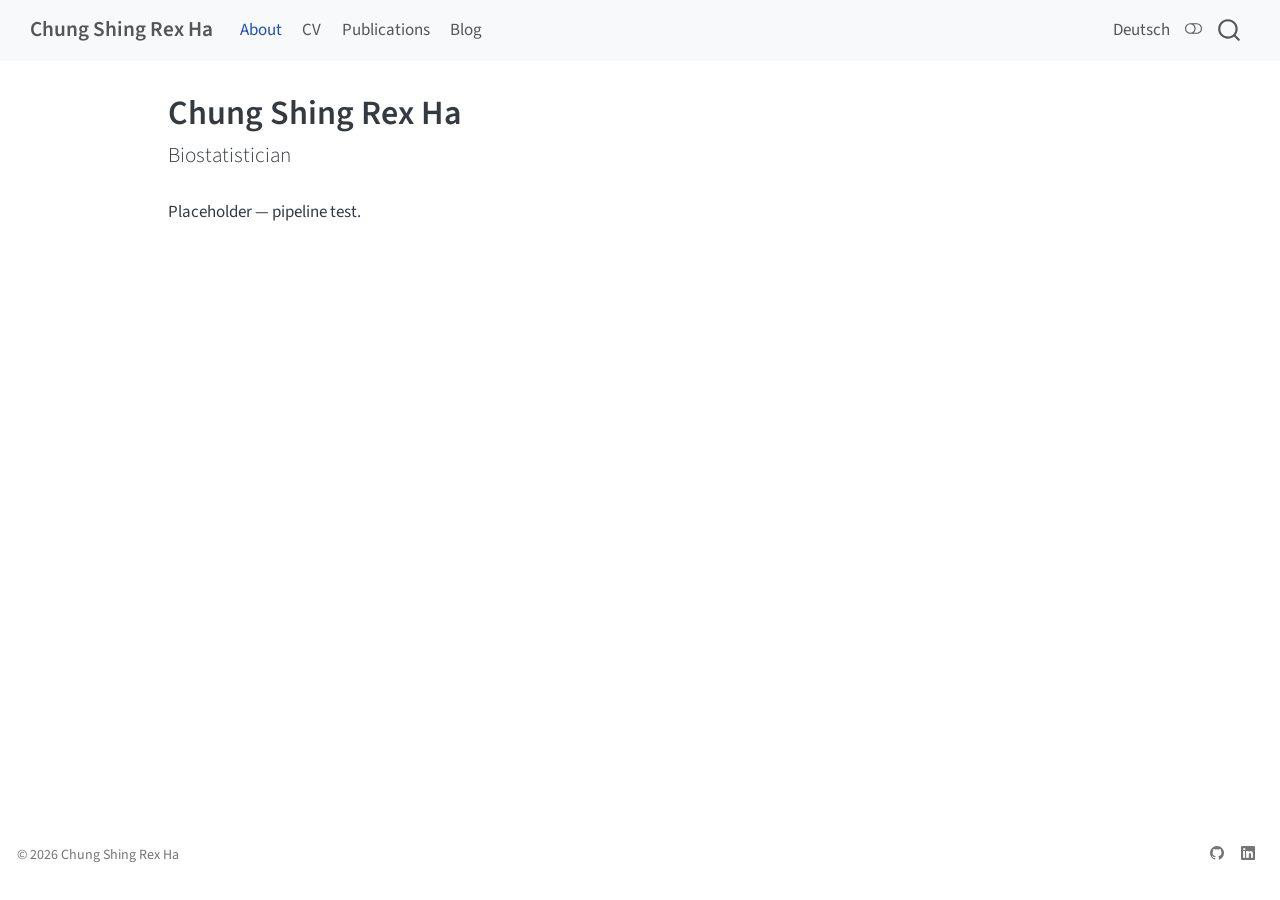
==== index.html @ d2706c2c "Built site for gh-pages" ====
<!DOCTYPE html>
<html xmlns="http://www.w3.org/1999/xhtml" lang="en" xml:lang="en"><head>

<meta charset="utf-8">
<meta name="generator" content="quarto-1.9.38">

<meta name="viewport" content="width=device-width, initial-scale=1.0, user-scalable=yes">


<title>Chung Shing Rex Ha</title>
<style>
/* Default styles provided by pandoc.
** See https://pandoc.org/MANUAL.html#variables-for-html for config info.
*/
code{white-space: pre-wrap;}
span.smallcaps{font-variant: small-caps;}
div.columns{display: flex; gap: min(4vw, 1.5em);}
div.column{flex: auto; overflow-x: auto;}
div.hanging-indent{margin-left: 1.5em; text-indent: -1.5em;}
ul.task-list{list-style: none;}
ul.task-list li input[type="checkbox"] {
  width: 0.8em;
  margin: 0 0.8em 0.2em -1em; /* quarto-specific, see https://github.com/quarto-dev/quarto-cli/issues/4556 */ 
  vertical-align: middle;
}
</style>


<script src="site_libs/quarto-nav/quarto-nav.js"></script>
<script src="site_libs/quarto-nav/headroom.min.js"></script>
<script src="site_libs/clipboard/clipboard.min.js"></script>
<script src="site_libs/quarto-search/autocomplete.umd.js"></script>
<script src="site_libs/quarto-search/fuse.min.js"></script>
<script src="site_libs/quarto-search/quarto-search.js"></script>
<meta name="quarto:offset" content="./">
<script src="site_libs/quarto-html/quarto.js" type="module"></script>
<script src="site_libs/quarto-html/tabsets/tabsets.js" type="module"></script>
<script src="site_libs/quarto-html/popper.min.js"></script>
<script src="site_libs/quarto-html/tippy.umd.min.js"></script>
<script src="site_libs/quarto-html/anchor.min.js"></script>
<link href="site_libs/quarto-html/tippy.css" rel="stylesheet">
<link href="site_libs/quarto-html/quarto-syntax-highlighting-15634bcf2e68342d4ad2dfa704d543f6.css" rel="stylesheet" class="quarto-color-scheme" id="quarto-text-highlighting-styles">
<link href="site_libs/quarto-html/quarto-syntax-highlighting-dark-0a6b7249c26820e032cb0bd839ff02b1.css" rel="stylesheet" class="quarto-color-scheme quarto-color-alternate" id="quarto-text-highlighting-styles">
<link href="site_libs/quarto-html/quarto-syntax-highlighting-15634bcf2e68342d4ad2dfa704d543f6.css" rel="stylesheet" class="quarto-color-scheme-extra" id="quarto-text-highlighting-styles">
<script src="site_libs/bootstrap/bootstrap.min.js"></script>
<link href="site_libs/bootstrap/bootstrap-icons.css" rel="stylesheet">
<link href="site_libs/bootstrap/bootstrap-5fd4a02582ea6af4703f84bc57fa9173.min.css" rel="stylesheet" append-hash="true" class="quarto-color-scheme" id="quarto-bootstrap" data-mode="light">
<link href="site_libs/bootstrap/bootstrap-dark-bcd67fd93eebe3d839e0a494eaf2281a.min.css" rel="stylesheet" append-hash="true" class="quarto-color-scheme quarto-color-alternate" id="quarto-bootstrap" data-mode="dark">
<link href="site_libs/bootstrap/bootstrap-5fd4a02582ea6af4703f84bc57fa9173.min.css" rel="stylesheet" append-hash="true" class="quarto-color-scheme-extra" id="quarto-bootstrap" data-mode="light">
<script id="quarto-search-options" type="application/json">{
  "location": "navbar",
  "copy-button": false,
  "collapse-after": 3,
  "panel-placement": "end",
  "type": "overlay",
  "limit": 50,
  "keyboard-shortcut": [
    "f",
    "/",
    "s"
  ],
  "show-item-context": false,
  "language": {
    "search-no-results-text": "No results",
    "search-matching-documents-text": "matching documents",
    "search-copy-link-title": "Copy link to search",
    "search-hide-matches-text": "Hide additional matches",
    "search-more-match-text": "more match in this document",
    "search-more-matches-text": "more matches in this document",
    "search-clear-button-title": "Clear",
    "search-text-placeholder": "",
    "search-detached-cancel-button-title": "Cancel",
    "search-submit-button-title": "Submit",
    "search-label": "Search"
  }
}</script>
<style>html{ scroll-behavior: smooth; }</style>


</head>

<body class="nav-fixed quarto-light"><script id="quarto-html-before-body" type="application/javascript">
    const toggleBodyColorMode = (bsSheetEl) => {
      const mode = bsSheetEl.getAttribute("data-mode");
      const bodyEl = window.document.querySelector("body");
      if (mode === "dark") {
        bodyEl.classList.add("quarto-dark");
        bodyEl.classList.remove("quarto-light");
      } else {
        bodyEl.classList.add("quarto-light");
        bodyEl.classList.remove("quarto-dark");
      }
    }
    const toggleBodyColorPrimary = () => {
      const bsSheetEl = window.document.querySelector("link#quarto-bootstrap:not([rel=disabled-stylesheet])");
      if (bsSheetEl) {
        toggleBodyColorMode(bsSheetEl);
      }
    }
    const setColorSchemeToggle = (alternate) => {
      const toggles = window.document.querySelectorAll('.quarto-color-scheme-toggle');
      for (let i=0; i < toggles.length; i++) {
        const toggle = toggles[i];
        if (toggle) {
          if (alternate) {
            toggle.classList.add("alternate");
          } else {
            toggle.classList.remove("alternate");
          }
        }
      }
    };
    const toggleColorMode = (alternate) => {
      // Switch the stylesheets
      const primaryStylesheets = window.document.querySelectorAll('link.quarto-color-scheme:not(.quarto-color-alternate)');
      const alternateStylesheets = window.document.querySelectorAll('link.quarto-color-scheme.quarto-color-alternate');
      manageTransitions('#quarto-margin-sidebar .nav-link', false);
      if (alternate) {
        // note: dark is layered on light, we don't disable primary!
        enableStylesheet(alternateStylesheets);
        for (const sheetNode of alternateStylesheets) {
          if (sheetNode.id === "quarto-bootstrap") {
            toggleBodyColorMode(sheetNode);
          }
        }
      } else {
        disableStylesheet(alternateStylesheets);
        enableStylesheet(primaryStylesheets)
        toggleBodyColorPrimary();
      }
      manageTransitions('#quarto-margin-sidebar .nav-link', true);
      // Switch the toggles
      setColorSchemeToggle(alternate)
      // Hack to workaround the fact that safari doesn't
      // properly recolor the scrollbar when toggling (#1455)
      if (navigator.userAgent.indexOf('Safari') > 0 && navigator.userAgent.indexOf('Chrome') == -1) {
        manageTransitions("body", false);
        window.scrollTo(0, 1);
        setTimeout(() => {
          window.scrollTo(0, 0);
          manageTransitions("body", true);
        }, 40);
      }
    }
    const disableStylesheet = (stylesheets) => {
      for (let i=0; i < stylesheets.length; i++) {
        const stylesheet = stylesheets[i];
        stylesheet.rel = 'disabled-stylesheet';
      }
    }
    const enableStylesheet = (stylesheets) => {
      for (let i=0; i < stylesheets.length; i++) {
        const stylesheet = stylesheets[i];
        if(stylesheet.rel !== 'stylesheet') { // for Chrome, which will still FOUC without this check
          stylesheet.rel = 'stylesheet';
        }
      }
    }
    const manageTransitions = (selector, allowTransitions) => {
      const els = window.document.querySelectorAll(selector);
      for (let i=0; i < els.length; i++) {
        const el = els[i];
        if (allowTransitions) {
          el.classList.remove('notransition');
        } else {
          el.classList.add('notransition');
        }
      }
    }
    const isFileUrl = () => {
      return window.location.protocol === 'file:';
    }
    const hasAlternateSentinel = () => {
      let styleSentinel = getColorSchemeSentinel();
      if (styleSentinel !== null) {
        return styleSentinel === "alternate";
      } else {
        return false;
      }
    }
    const setStyleSentinel = (alternate) => {
      const value = alternate ? "alternate" : "default";
      if (!isFileUrl()) {
        window.localStorage.setItem("quarto-color-scheme", value);
      } else {
        localAlternateSentinel = value;
      }
    }
    const getColorSchemeSentinel = () => {
      if (!isFileUrl()) {
        const storageValue = window.localStorage.getItem("quarto-color-scheme");
        return storageValue != null ? storageValue : localAlternateSentinel;
      } else {
        return localAlternateSentinel;
      }
    }
    const toggleGiscusIfUsed = (isAlternate, darkModeDefault) => {
      const baseTheme = document.querySelector('#giscus-base-theme')?.value ?? 'light';
      const alternateTheme = document.querySelector('#giscus-alt-theme')?.value ?? 'dark';
      let newTheme = '';
      if(authorPrefersDark) {
        newTheme = isAlternate ? baseTheme : alternateTheme;
      } else {
        newTheme = isAlternate ? alternateTheme : baseTheme;
      }
      const changeGiscusTheme = () => {
        // From: https://github.com/giscus/giscus/issues/336
        const sendMessage = (message) => {
          const iframe = document.querySelector('iframe.giscus-frame');
          if (!iframe) return;
          iframe.contentWindow.postMessage({ giscus: message }, 'https://giscus.app');
        }
        sendMessage({
          setConfig: {
            theme: newTheme
          }
        });
      }
      const isGiscussLoaded = window.document.querySelector('iframe.giscus-frame') !== null;
      if (isGiscussLoaded) {
        changeGiscusTheme();
      }
    };
    const authorPrefersDark = false;
    const darkModeDefault = authorPrefersDark;
      document.querySelector('link#quarto-text-highlighting-styles.quarto-color-scheme-extra').rel = 'disabled-stylesheet';
      document.querySelector('link#quarto-bootstrap.quarto-color-scheme-extra').rel = 'disabled-stylesheet';
    let localAlternateSentinel = darkModeDefault ? 'alternate' : 'default';
    // Dark / light mode switch
    window.quartoToggleColorScheme = () => {
      // Read the current dark / light value
      let toAlternate = !hasAlternateSentinel();
      toggleColorMode(toAlternate);
      setStyleSentinel(toAlternate);
      toggleGiscusIfUsed(toAlternate, darkModeDefault);
      window.dispatchEvent(new Event('resize'));
    };
    // Switch to dark mode if need be
    if (hasAlternateSentinel()) {
      toggleColorMode(true);
    } else {
      toggleColorMode(false);
    }
  </script>

<div id="quarto-search-results"></div>
  <header id="quarto-header" class="headroom fixed-top">
    <nav class="navbar navbar-expand-lg " data-bs-theme="dark">
      <div class="navbar-container container-fluid">
      <div class="navbar-brand-container mx-auto">
    <a class="navbar-brand" href="./index.html">
    <span class="navbar-title">Chung Shing Rex Ha</span>
    </a>
  </div>
            <div id="quarto-search" class="" title="Search"></div>
          <button class="navbar-toggler" type="button" data-bs-toggle="collapse" data-bs-target="#navbarCollapse" aria-controls="navbarCollapse" role="menu" aria-expanded="false" aria-label="Toggle navigation" onclick="if (window.quartoToggleHeadroom) { window.quartoToggleHeadroom(); }">
  <span class="navbar-toggler-icon"></span>
</button>
          <div class="collapse navbar-collapse" id="navbarCollapse">
            <ul class="navbar-nav navbar-nav-scroll me-auto">
  <li class="nav-item">
    <a class="nav-link active" href="./index.html" aria-current="page"> 
<span class="menu-text">About</span></a>
  </li>  
  <li class="nav-item">
    <a class="nav-link" href="./cv.html"> 
<span class="menu-text">CV</span></a>
  </li>  
  <li class="nav-item">
    <a class="nav-link" href="./publications.html"> 
<span class="menu-text">Publications</span></a>
  </li>  
  <li class="nav-item">
    <a class="nav-link" href="./blog.html"> 
<span class="menu-text">Blog</span></a>
  </li>  
</ul>
            <ul class="navbar-nav navbar-nav-scroll ms-auto">
  <li class="nav-item">
    <a class="nav-link" href="./de/index.html"> 
<span class="menu-text">Deutsch</span></a>
  </li>  
</ul>
          </div> <!-- /navcollapse -->
            <div class="quarto-navbar-tools">
  <a href="" class="quarto-color-scheme-toggle quarto-navigation-tool  px-1" onclick="window.quartoToggleColorScheme(); return false;" title="Toggle dark mode"><i class="bi"></i></a>
</div>
      </div> <!-- /container-fluid -->
    </nav>
</header>
<!-- content -->
<div id="quarto-content" class="quarto-container page-columns page-rows-contents page-layout-article page-navbar">
<!-- sidebar -->
<!-- margin-sidebar -->
    <div id="quarto-margin-sidebar" class="sidebar margin-sidebar zindex-bottom">
        
    </div>
<!-- main -->
<main class="content" id="quarto-document-content">


<header id="title-block-header" class="quarto-title-block default">
<div class="quarto-title">
<h1 class="title">Chung Shing Rex Ha</h1>
<p class="subtitle lead">Biostatistician</p>
</div>



<div class="quarto-title-meta">

    
  
    
  </div>
  


</header>


<p>Placeholder — pipeline test.</p>



</main> <!-- /main -->
<script id="quarto-html-after-body" type="application/javascript">
  window.document.addEventListener("DOMContentLoaded", function (event) {
    // Ensure there is a toggle, if there isn't float one in the top right
    if (window.document.querySelector('.quarto-color-scheme-toggle') === null) {
      const a = window.document.createElement('a');
      a.classList.add('top-right');
      a.classList.add('quarto-color-scheme-toggle');
      a.href = "";
      a.onclick = function() { try { window.quartoToggleColorScheme(); } catch {} return false; };
      const i = window.document.createElement("i");
      i.classList.add('bi');
      a.appendChild(i);
      window.document.body.appendChild(a);
    }
    setColorSchemeToggle(hasAlternateSentinel())
    const icon = "";
    const anchorJS = new window.AnchorJS();
    anchorJS.options = {
      placement: 'right',
      icon: icon
    };
    anchorJS.add('.anchored');
    const isCodeAnnotation = (el) => {
      for (const clz of el.classList) {
        if (clz.startsWith('code-annotation-')) {                     
          return true;
        }
      }
      return false;
    }
    const onCopySuccess = function(e) {
      // button target
      const button = e.trigger;
      // don't keep focus
      button.blur();
      // flash "checked"
      button.classList.add('code-copy-button-checked');
      var currentTitle = button.getAttribute("title");
      button.setAttribute("title", "Copied!");
      let tooltip;
      if (window.bootstrap) {
        button.setAttribute("data-bs-toggle", "tooltip");
        button.setAttribute("data-bs-placement", "left");
        button.setAttribute("data-bs-title", "Copied!");
        tooltip = new bootstrap.Tooltip(button, 
          { trigger: "manual", 
            customClass: "code-copy-button-tooltip",
            offset: [0, -8]});
        tooltip.show();    
      }
      setTimeout(function() {
        if (tooltip) {
          tooltip.hide();
          button.removeAttribute("data-bs-title");
          button.removeAttribute("data-bs-toggle");
          button.removeAttribute("data-bs-placement");
        }
        button.setAttribute("title", currentTitle);
        button.classList.remove('code-copy-button-checked');
      }, 1000);
      // clear code selection
      e.clearSelection();
    }
    const getTextToCopy = function(trigger) {
      const outerScaffold = trigger.parentElement.cloneNode(true);
      const codeEl = outerScaffold.querySelector('code');
      for (const childEl of codeEl.children) {
        if (isCodeAnnotation(childEl)) {
          childEl.remove();
        }
      }
      return codeEl.innerText;
    }
    const clipboard = new window.ClipboardJS('.code-copy-button:not([data-in-quarto-modal])', {
      text: getTextToCopy
    });
    clipboard.on('success', onCopySuccess);
    if (window.document.getElementById('quarto-embedded-source-code-modal')) {
      const clipboardModal = new window.ClipboardJS('.code-copy-button[data-in-quarto-modal]', {
        text: getTextToCopy,
        container: window.document.getElementById('quarto-embedded-source-code-modal')
      });
      clipboardModal.on('success', onCopySuccess);
    }
      var localhostRegex = new RegExp(/^(?:http|https):\/\/localhost\:?[0-9]*\//);
      var mailtoRegex = new RegExp(/^mailto:/);
        var filterRegex = new RegExp("https:\/\/csrexha\.github\.io");
      var isInternal = (href) => {
          return filterRegex.test(href) || localhostRegex.test(href) || mailtoRegex.test(href);
      }
      // Inspect non-navigation links and adorn them if external
     var links = window.document.querySelectorAll('a[href]:not(.nav-link):not(.navbar-brand):not(.toc-action):not(.sidebar-link):not(.sidebar-item-toggle):not(.pagination-link):not(.no-external):not([aria-hidden]):not(.dropdown-item):not(.quarto-navigation-tool):not(.about-link)');
      for (var i=0; i<links.length; i++) {
        const link = links[i];
        if (!isInternal(link.href)) {
          // undo the damage that might have been done by quarto-nav.js in the case of
          // links that we want to consider external
          if (link.dataset.originalHref !== undefined) {
            link.href = link.dataset.originalHref;
          }
        }
      }
    function tippyHover(el, contentFn, onTriggerFn, onUntriggerFn) {
      const config = {
        allowHTML: true,
        maxWidth: 500,
        delay: 100,
        arrow: false,
        appendTo: function(el) {
            return el.parentElement;
        },
        interactive: true,
        interactiveBorder: 10,
        theme: 'quarto',
        placement: 'bottom-start',
      };
      if (contentFn) {
        config.content = contentFn;
      }
      if (onTriggerFn) {
        config.onTrigger = onTriggerFn;
      }
      if (onUntriggerFn) {
        config.onUntrigger = onUntriggerFn;
      }
      window.tippy(el, config); 
    }
    const noterefs = window.document.querySelectorAll('a[role="doc-noteref"]');
    for (var i=0; i<noterefs.length; i++) {
      const ref = noterefs[i];
      tippyHover(ref, function() {
        // use id or data attribute instead here
        let href = ref.getAttribute('data-footnote-href') || ref.getAttribute('href');
        try { href = new URL(href).hash; } catch {}
        const id = href.replace(/^#\/?/, "");
        const note = window.document.getElementById(id);
        if (note) {
          return note.innerHTML;
        } else {
          return "";
        }
      });
    }
    const xrefs = window.document.querySelectorAll('a.quarto-xref');
    const processXRef = (id, note) => {
      // Strip column container classes
      const stripColumnClz = (el) => {
        el.classList.remove("page-full", "page-columns");
        if (el.children) {
          for (const child of el.children) {
            stripColumnClz(child);
          }
        }
      }
      stripColumnClz(note)
      if (id === null || id.startsWith('sec-')) {
        // Special case sections, only their first couple elements
        const container = document.createElement("div");
        if (note.children && note.children.length > 2) {
          container.appendChild(note.children[0].cloneNode(true));
          for (let i = 1; i < note.children.length; i++) {
            const child = note.children[i];
            if (child.tagName === "P" && child.innerText === "") {
              continue;
            } else {
              container.appendChild(child.cloneNode(true));
              break;
            }
          }
          if (window.Quarto?.typesetMath) {
            window.Quarto.typesetMath(container);
          }
          return container.innerHTML
        } else {
          if (window.Quarto?.typesetMath) {
            window.Quarto.typesetMath(note);
          }
          return note.innerHTML;
        }
      } else {
        // Remove any anchor links if they are present
        const anchorLink = note.querySelector('a.anchorjs-link');
        if (anchorLink) {
          anchorLink.remove();
        }
        if (window.Quarto?.typesetMath) {
          window.Quarto.typesetMath(note);
        }
        if (note.classList.contains("callout")) {
          return note.outerHTML;
        } else {
          return note.innerHTML;
        }
      }
    }
    for (var i=0; i<xrefs.length; i++) {
      const xref = xrefs[i];
      tippyHover(xref, undefined, function(instance) {
        instance.disable();
        let url = xref.getAttribute('href');
        let hash = undefined; 
        if (url.startsWith('#')) {
          hash = url;
        } else {
          try { hash = new URL(url).hash; } catch {}
        }
        if (hash) {
          const id = hash.replace(/^#\/?/, "");
          const note = window.document.getElementById(id);
          if (note !== null) {
            try {
              const html = processXRef(id, note.cloneNode(true));
              instance.setContent(html);
            } finally {
              instance.enable();
              instance.show();
            }
          } else {
            // See if we can fetch this
            fetch(url.split('#')[0])
            .then(res => res.text())
            .then(html => {
              const parser = new DOMParser();
              const htmlDoc = parser.parseFromString(html, "text/html");
              const note = htmlDoc.getElementById(id);
              if (note !== null) {
                const html = processXRef(id, note);
                instance.setContent(html);
              } 
            }).finally(() => {
              instance.enable();
              instance.show();
            });
          }
        } else {
          // See if we can fetch a full url (with no hash to target)
          // This is a special case and we should probably do some content thinning / targeting
          fetch(url)
          .then(res => res.text())
          .then(html => {
            const parser = new DOMParser();
            const htmlDoc = parser.parseFromString(html, "text/html");
            const note = htmlDoc.querySelector('main.content');
            if (note !== null) {
              // This should only happen for chapter cross references
              // (since there is no id in the URL)
              // remove the first header
              if (note.children.length > 0 && note.children[0].tagName === "HEADER") {
                note.children[0].remove();
              }
              const html = processXRef(null, note);
              instance.setContent(html);
            } 
          }).finally(() => {
            instance.enable();
            instance.show();
          });
        }
      }, function(instance) {
      });
    }
        let selectedAnnoteEl;
        const selectorForAnnotation = ( cell, annotation) => {
          let cellAttr = 'data-code-cell="' + cell + '"';
          let lineAttr = 'data-code-annotation="' +  annotation + '"';
          const selector = 'span[' + cellAttr + '][' + lineAttr + ']';
          return selector;
        }
        const selectCodeLines = (annoteEl) => {
          const doc = window.document;
          const targetCell = annoteEl.getAttribute("data-target-cell");
          const targetAnnotation = annoteEl.getAttribute("data-target-annotation");
          const annoteSpan = window.document.querySelector(selectorForAnnotation(targetCell, targetAnnotation));
          const lines = annoteSpan.getAttribute("data-code-lines").split(",");
          const lineIds = lines.map((line) => {
            return targetCell + "-" + line;
          })
          let top = null;
          let height = null;
          let parent = null;
          if (lineIds.length > 0) {
              //compute the position of the single el (top and bottom and make a div)
              const el = window.document.getElementById(lineIds[0]);
              top = el.offsetTop;
              height = el.offsetHeight;
              parent = el.parentElement.parentElement;
            if (lineIds.length > 1) {
              const lastEl = window.document.getElementById(lineIds[lineIds.length - 1]);
              const bottom = lastEl.offsetTop + lastEl.offsetHeight;
              height = bottom - top;
            }
            if (top !== null && height !== null && parent !== null) {
              // cook up a div (if necessary) and position it 
              let div = window.document.getElementById("code-annotation-line-highlight");
              if (div === null) {
                div = window.document.createElement("div");
                div.setAttribute("id", "code-annotation-line-highlight");
                div.style.position = 'absolute';
                parent.appendChild(div);
              }
              div.style.top = top - 2 + "px";
              div.style.height = height + 4 + "px";
              div.style.left = 0;
              let gutterDiv = window.document.getElementById("code-annotation-line-highlight-gutter");
              if (gutterDiv === null) {
                gutterDiv = window.document.createElement("div");
                gutterDiv.setAttribute("id", "code-annotation-line-highlight-gutter");
                gutterDiv.style.position = 'absolute';
                const codeCell = window.document.getElementById(targetCell);
                const gutter = codeCell.querySelector('.code-annotation-gutter');
                gutter.appendChild(gutterDiv);
              }
              gutterDiv.style.top = top - 2 + "px";
              gutterDiv.style.height = height + 4 + "px";
            }
            selectedAnnoteEl = annoteEl;
          }
        };
        const unselectCodeLines = () => {
          const elementsIds = ["code-annotation-line-highlight", "code-annotation-line-highlight-gutter"];
          elementsIds.forEach((elId) => {
            const div = window.document.getElementById(elId);
            if (div) {
              div.remove();
            }
          });
          selectedAnnoteEl = undefined;
        };
          // Handle positioning of the toggle
      window.addEventListener(
        "resize",
        throttle(() => {
          elRect = undefined;
          if (selectedAnnoteEl) {
            selectCodeLines(selectedAnnoteEl);
          }
        }, 10)
      );
      function throttle(fn, ms) {
      let throttle = false;
      let timer;
        return (...args) => {
          if(!throttle) { // first call gets through
              fn.apply(this, args);
              throttle = true;
          } else { // all the others get throttled
              if(timer) clearTimeout(timer); // cancel #2
              timer = setTimeout(() => {
                fn.apply(this, args);
                timer = throttle = false;
              }, ms);
          }
        };
      }
        // Attach click handler to the DT
        const annoteDls = window.document.querySelectorAll('dt[data-target-cell]');
        for (const annoteDlNode of annoteDls) {
          annoteDlNode.addEventListener('click', (event) => {
            const clickedEl = event.target;
            if (clickedEl !== selectedAnnoteEl) {
              unselectCodeLines();
              const activeEl = window.document.querySelector('dt[data-target-cell].code-annotation-active');
              if (activeEl) {
                activeEl.classList.remove('code-annotation-active');
              }
              selectCodeLines(clickedEl);
              clickedEl.classList.add('code-annotation-active');
            } else {
              // Unselect the line
              unselectCodeLines();
              clickedEl.classList.remove('code-annotation-active');
            }
          });
        }
    const findCites = (el) => {
      const parentEl = el.parentElement;
      if (parentEl) {
        const cites = parentEl.dataset.cites;
        if (cites) {
          return {
            el,
            cites: cites.split(' ')
          };
        } else {
          return findCites(el.parentElement)
        }
      } else {
        return undefined;
      }
    };
    var bibliorefs = window.document.querySelectorAll('a[role="doc-biblioref"]');
    for (var i=0; i<bibliorefs.length; i++) {
      const ref = bibliorefs[i];
      const citeInfo = findCites(ref);
      if (citeInfo) {
        tippyHover(citeInfo.el, function() {
          var popup = window.document.createElement('div');
          citeInfo.cites.forEach(function(cite) {
            var citeDiv = window.document.createElement('div');
            citeDiv.classList.add('hanging-indent');
            citeDiv.classList.add('csl-entry');
            var biblioDiv = window.document.getElementById('ref-' + cite);
            if (biblioDiv) {
              citeDiv.innerHTML = biblioDiv.innerHTML;
            }
            popup.appendChild(citeDiv);
          });
          return popup.innerHTML;
        });
      }
    }
  });
  </script>
</div> <!-- /content -->
<footer class="footer">
  <div class="nav-footer">
    <div class="nav-footer-left">
<p>© 2026 Chung Shing Rex Ha</p>
</div>   
    <div class="nav-footer-center">
      &nbsp;
    </div>
    <div class="nav-footer-right">
      <ul class="footer-items list-unstyled">
    <li class="nav-item compact">
    <a class="nav-link" href="https://github.com/csrexha">
      <i class="bi bi-github" role="img">
</i> 
    </a>
  </li>  
    <li class="nav-item compact">
    <a class="nav-link" href="https://www.linkedin.com/in/hacsrex">
      <i class="bi bi-linkedin" role="img">
</i> 
    </a>
  </li>  
</ul>
    </div>
  </div>
</footer>




<script src="site_libs/quarto-html/zenscroll-min.js"></script>
</body></html>
---- site_libs/quarto-html/quarto-syntax-highlighting-15634bcf2e68342d4ad2dfa704d543f6.css ----
/* quarto syntax highlight colors */
:root {
  --quarto-hl-ot-color: #003B4F;
  --quarto-hl-at-color: #657422;
  --quarto-hl-ss-color: #20794D;
  --quarto-hl-an-color: #5E5E5E;
  --quarto-hl-fu-color: #4758AB;
  --quarto-hl-st-color: #20794D;
  --quarto-hl-cf-color: #003B4F;
  --quarto-hl-op-color: #5E5E5E;
  --quarto-hl-er-color: #AD0000;
  --quarto-hl-bn-color: #AD0000;
  --quarto-hl-al-color: #AD0000;
  --quarto-hl-va-color: #111111;
  --quarto-hl-bu-color: inherit;
  --quarto-hl-ex-color: inherit;
  --quarto-hl-pp-color: #AD0000;
  --quarto-hl-in-color: #5E5E5E;
  --quarto-hl-vs-color: #20794D;
  --quarto-hl-wa-color: #5E5E5E;
  --quarto-hl-do-color: #5E5E5E;
  --quarto-hl-im-color: #00769E;
  --quarto-hl-ch-color: #20794D;
  --quarto-hl-dt-color: #AD0000;
  --quarto-hl-fl-color: #AD0000;
  --quarto-hl-co-color: #5E5E5E;
  --quarto-hl-cv-color: #5E5E5E;
  --quarto-hl-cn-color: #8f5902;
  --quarto-hl-sc-color: #5E5E5E;
  --quarto-hl-dv-color: #AD0000;
  --quarto-hl-kw-color: #003B4F;
}

/* other quarto variables */
:root {
  --quarto-font-monospace: SFMono-Regular, Menlo, Monaco, Consolas, "Liberation Mono", "Courier New", monospace;
}

/* syntax highlight based on Pandoc's rules */
pre > code.sourceCode > span {
  color: #003B4F;
}

code.sourceCode > span {
  color: #003B4F;
}

div.sourceCode,
div.sourceCode pre.sourceCode {
  color: #003B4F;
}

/* Normal */
code span {
  color: #003B4F;
}

/* Alert */
code span.al {
  color: #AD0000;
  font-style: inherit;
}

/* Annotation */
code span.an {
  color: #5E5E5E;
  font-style: inherit;
}

/* Attribute */
code span.at {
  color: #657422;
  font-style: inherit;
}

/* BaseN */
code span.bn {
  color: #AD0000;
  font-style: inherit;
}

/* BuiltIn */
code span.bu {
  font-style: inherit;
}

/* ControlFlow */
code span.cf {
  color: #003B4F;
  font-weight: bold;
  font-style: inherit;
}

/* Char */
code span.ch {
  color: #20794D;
  font-style: inherit;
}

/* Constant */
code span.cn {
  color: #8f5902;
  font-style: inherit;
}

/* Comment */
code span.co {
  color: #5E5E5E;
  font-style: inherit;
}

/* CommentVar */
code span.cv {
  color: #5E5E5E;
  font-style: italic;
}

/* Documentation */
code span.do {
  color: #5E5E5E;
  font-style: italic;
}

/* DataType */
code span.dt {
  color: #AD0000;
  font-style: inherit;
}

/* DecVal */
code span.dv {
  color: #AD0000;
  font-style: inherit;
}

/* Error */
code span.er {
  color: #AD0000;
  font-style: inherit;
}

/* Extension */
code span.ex {
  font-style: inherit;
}

/* Float */
code span.fl {
  color: #AD0000;
  font-style: inherit;
}

/* Function */
code span.fu {
  color: #4758AB;
  font-style: inherit;
}

/* Import */
code span.im {
  color: #00769E;
  font-style: inherit;
}

/* Information */
code span.in {
  color: #5E5E5E;
  font-style: inherit;
}

/* Keyword */
code span.kw {
  color: #003B4F;
  font-weight: bold;
  font-style: inherit;
}

/* Operator */
code span.op {
  color: #5E5E5E;
  font-style: inherit;
}

/* Other */
code span.ot {
  color: #003B4F;
  font-style: inherit;
}

/* Preprocessor */
code span.pp {
  color: #AD0000;
  font-style: inherit;
}

/* SpecialChar */
code span.sc {
  color: #5E5E5E;
  font-style: inherit;
}

/* SpecialString */
code span.ss {
  color: #20794D;
  font-style: inherit;
}

/* String */
code span.st {
  color: #20794D;
  font-style: inherit;
}

/* Variable */
code span.va {
  color: #111111;
  font-style: inherit;
}

/* VerbatimString */
code span.vs {
  color: #20794D;
  font-style: inherit;
}

/* Warning */
code span.wa {
  color: #5E5E5E;
  font-style: italic;
}

.prevent-inlining {
  content: "</";
}

/*# sourceMappingURL=f23921c56f73e400b49028c9186a1aa0.css.map */
---- site_libs/quarto-html/quarto-syntax-highlighting-dark-0a6b7249c26820e032cb0bd839ff02b1.css ----
/* quarto syntax highlight colors */
:root {
  --quarto-hl-al-color: #f07178;
  --quarto-hl-an-color: #d4d0ab;
  --quarto-hl-at-color: #00e0e0;
  --quarto-hl-bn-color: #d4d0ab;
  --quarto-hl-bu-color: #abe338;
  --quarto-hl-ch-color: #abe338;
  --quarto-hl-co-color: #f8f8f2;
  --quarto-hl-cv-color: #ffd700;
  --quarto-hl-cn-color: #ffd700;
  --quarto-hl-cf-color: #ffa07a;
  --quarto-hl-dt-color: #ffa07a;
  --quarto-hl-dv-color: #d4d0ab;
  --quarto-hl-do-color: #f8f8f2;
  --quarto-hl-er-color: #f07178;
  --quarto-hl-ex-color: #00e0e0;
  --quarto-hl-fl-color: #d4d0ab;
  --quarto-hl-fu-color: #ffa07a;
  --quarto-hl-im-color: #abe338;
  --quarto-hl-in-color: #d4d0ab;
  --quarto-hl-kw-color: #ffa07a;
  --quarto-hl-op-color: #ffa07a;
  --quarto-hl-ot-color: #00e0e0;
  --quarto-hl-pp-color: #dcc6e0;
  --quarto-hl-re-color: #00e0e0;
  --quarto-hl-sc-color: #abe338;
  --quarto-hl-ss-color: #abe338;
  --quarto-hl-st-color: #abe338;
  --quarto-hl-va-color: #00e0e0;
  --quarto-hl-vs-color: #abe338;
  --quarto-hl-wa-color: #dcc6e0;
}

/* other quarto variables */
:root {
  --quarto-font-monospace: SFMono-Regular, Menlo, Monaco, Consolas, "Liberation Mono", "Courier New", monospace;
}

/* syntax highlight based on Pandoc's rules */
pre > code.sourceCode > span {
  color: #f8f8f2;
}

code.sourceCode > span {
  color: #f8f8f2;
}

div.sourceCode,
div.sourceCode pre.sourceCode {
  color: #f8f8f2;
}

/* Normal */
code span {
  color: #f8f8f2;
}

/* Alert */
code span.al {
  color: #f07178;
}

/* Annotation */
code span.an {
  color: #d4d0ab;
}

/* Attribute */
code span.at {
  color: #00e0e0;
}

/* BaseN */
code span.bn {
  color: #d4d0ab;
}

/* BuiltIn */
code span.bu {
  color: #abe338;
}

/* ControlFlow */
code span.cf {
  font-weight: bold;
  color: #ffa07a;
}

/* Char */
code span.ch {
  color: #abe338;
}

/* Constant */
code span.cn {
  color: #ffd700;
}

/* Comment */
code span.co {
  font-style: italic;
  color: #f8f8f2;
}

/* CommentVar */
code span.cv {
  color: #ffd700;
}

/* Documentation */
code span.do {
  color: #f8f8f2;
}

/* DataType */
code span.dt {
  color: #ffa07a;
}

/* DecVal */
code span.dv {
  color: #d4d0ab;
}

/* Error */
code span.er {
  color: #f07178;
  text-decoration: underline;
}

/* Extension */
code span.ex {
  font-weight: bold;
  color: #00e0e0;
}

/* Float */
code span.fl {
  color: #d4d0ab;
}

/* Function */
code span.fu {
  color: #ffa07a;
}

/* Import */
code span.im {
  color: #abe338;
}

/* Information */
code span.in {
  color: #d4d0ab;
}

/* Keyword */
code span.kw {
  font-weight: bold;
  color: #ffa07a;
}

/* Operator */
code span.op {
  color: #ffa07a;
}

/* Other */
code span.ot {
  color: #00e0e0;
}

/* Preprocessor */
code span.pp {
  color: #dcc6e0;
}

/* RegionMarker */
code span.re {
  background-color: #f8f8f2;
  color: #00e0e0;
}

/* SpecialChar */
code span.sc {
  color: #abe338;
}

/* SpecialString */
code span.ss {
  color: #abe338;
}

/* String */
code span.st {
  color: #abe338;
}

/* Variable */
code span.va {
  color: #00e0e0;
}

/* VerbatimString */
code span.vs {
  color: #abe338;
}

/* Warning */
code span.wa {
  color: #dcc6e0;
}

.prevent-inlining {
  content: "</";
}

/*# sourceMappingURL=175367c052bafc98bd680af3479823f0.css.map */
---- site_libs/quarto-html/quarto-syntax-highlighting-15634bcf2e68342d4ad2dfa704d543f6.css ----
/* quarto syntax highlight colors */
:root {
  --quarto-hl-ot-color: #003B4F;
  --quarto-hl-at-color: #657422;
  --quarto-hl-ss-color: #20794D;
  --quarto-hl-an-color: #5E5E5E;
  --quarto-hl-fu-color: #4758AB;
  --quarto-hl-st-color: #20794D;
  --quarto-hl-cf-color: #003B4F;
  --quarto-hl-op-color: #5E5E5E;
  --quarto-hl-er-color: #AD0000;
  --quarto-hl-bn-color: #AD0000;
  --quarto-hl-al-color: #AD0000;
  --quarto-hl-va-color: #111111;
  --quarto-hl-bu-color: inherit;
  --quarto-hl-ex-color: inherit;
  --quarto-hl-pp-color: #AD0000;
  --quarto-hl-in-color: #5E5E5E;
  --quarto-hl-vs-color: #20794D;
  --quarto-hl-wa-color: #5E5E5E;
  --quarto-hl-do-color: #5E5E5E;
  --quarto-hl-im-color: #00769E;
  --quarto-hl-ch-color: #20794D;
  --quarto-hl-dt-color: #AD0000;
  --quarto-hl-fl-color: #AD0000;
  --quarto-hl-co-color: #5E5E5E;
  --quarto-hl-cv-color: #5E5E5E;
  --quarto-hl-cn-color: #8f5902;
  --quarto-hl-sc-color: #5E5E5E;
  --quarto-hl-dv-color: #AD0000;
  --quarto-hl-kw-color: #003B4F;
}

/* other quarto variables */
:root {
  --quarto-font-monospace: SFMono-Regular, Menlo, Monaco, Consolas, "Liberation Mono", "Courier New", monospace;
}

/* syntax highlight based on Pandoc's rules */
pre > code.sourceCode > span {
  color: #003B4F;
}

code.sourceCode > span {
  color: #003B4F;
}

div.sourceCode,
div.sourceCode pre.sourceCode {
  color: #003B4F;
}

/* Normal */
code span {
  color: #003B4F;
}

/* Alert */
code span.al {
  color: #AD0000;
  font-style: inherit;
}

/* Annotation */
code span.an {
  color: #5E5E5E;
  font-style: inherit;
}

/* Attribute */
code span.at {
  color: #657422;
  font-style: inherit;
}

/* BaseN */
code span.bn {
  color: #AD0000;
  font-style: inherit;
}

/* BuiltIn */
code span.bu {
  font-style: inherit;
}

/* ControlFlow */
code span.cf {
  color: #003B4F;
  font-weight: bold;
  font-style: inherit;
}

/* Char */
code span.ch {
  color: #20794D;
  font-style: inherit;
}

/* Constant */
code span.cn {
  color: #8f5902;
  font-style: inherit;
}

/* Comment */
code span.co {
  color: #5E5E5E;
  font-style: inherit;
}

/* CommentVar */
code span.cv {
  color: #5E5E5E;
  font-style: italic;
}

/* Documentation */
code span.do {
  color: #5E5E5E;
  font-style: italic;
}

/* DataType */
code span.dt {
  color: #AD0000;
  font-style: inherit;
}

/* DecVal */
code span.dv {
  color: #AD0000;
  font-style: inherit;
}

/* Error */
code span.er {
  color: #AD0000;
  font-style: inherit;
}

/* Extension */
code span.ex {
  font-style: inherit;
}

/* Float */
code span.fl {
  color: #AD0000;
  font-style: inherit;
}

/* Function */
code span.fu {
  color: #4758AB;
  font-style: inherit;
}

/* Import */
code span.im {
  color: #00769E;
  font-style: inherit;
}

/* Information */
code span.in {
  color: #5E5E5E;
  font-style: inherit;
}

/* Keyword */
code span.kw {
  color: #003B4F;
  font-weight: bold;
  font-style: inherit;
}

/* Operator */
code span.op {
  color: #5E5E5E;
  font-style: inherit;
}

/* Other */
code span.ot {
  color: #003B4F;
  font-style: inherit;
}

/* Preprocessor */
code span.pp {
  color: #AD0000;
  font-style: inherit;
}

/* SpecialChar */
code span.sc {
  color: #5E5E5E;
  font-style: inherit;
}

/* SpecialString */
code span.ss {
  color: #20794D;
  font-style: inherit;
}

/* String */
code span.st {
  color: #20794D;
  font-style: inherit;
}

/* Variable */
code span.va {
  color: #111111;
  font-style: inherit;
}

/* VerbatimString */
code span.vs {
  color: #20794D;
  font-style: inherit;
}

/* Warning */
code span.wa {
  color: #5E5E5E;
  font-style: italic;
}

.prevent-inlining {
  content: "</";
}

/*# sourceMappingURL=f23921c56f73e400b49028c9186a1aa0.css.map */
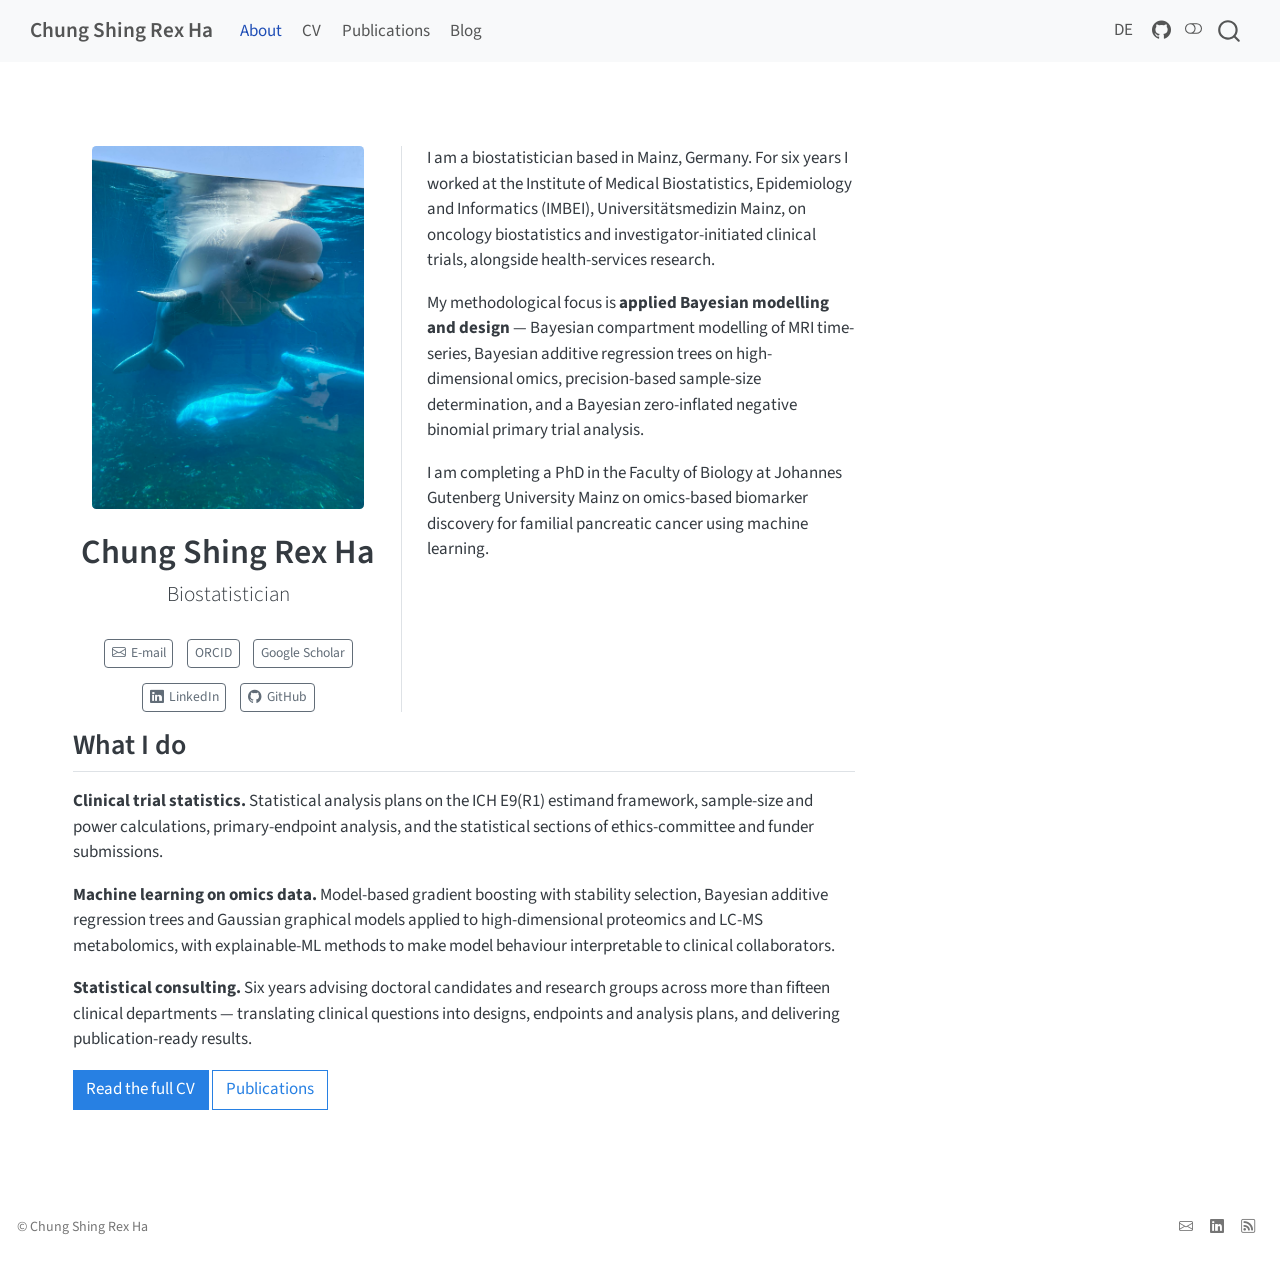
==== commit 1f56ff78: "Built site for gh-pages" ====
--- a/index.html
+++ b/index.html
@@ -37,7 +37,6 @@
 <script src="site_libs/quarto-html/tabsets/tabsets.js" type="module"></script>
 <script src="site_libs/quarto-html/popper.min.js"></script>
 <script src="site_libs/quarto-html/tippy.umd.min.js"></script>
-<script src="site_libs/quarto-html/anchor.min.js"></script>
 <link href="site_libs/quarto-html/tippy.css" rel="stylesheet">
 <link href="site_libs/quarto-html/quarto-syntax-highlighting-15634bcf2e68342d4ad2dfa704d543f6.css" rel="stylesheet" class="quarto-color-scheme" id="quarto-text-highlighting-styles">
 <link href="site_libs/quarto-html/quarto-syntax-highlighting-dark-0a6b7249c26820e032cb0bd839ff02b1.css" rel="stylesheet" class="quarto-color-scheme quarto-color-alternate" id="quarto-text-highlighting-styles">
@@ -77,6 +76,14 @@
 <style>html{ scroll-behavior: smooth; }</style>
 
 
+<meta property="og:title" content="Chung Shing Rex Ha">
+<meta property="og:description" content="Biostatistician">
+<meta property="og:image" content="https://csrexha.github.io/assets/profile2.jpg">
+<meta property="og:site_name" content="Chung Shing Rex Ha">
+<meta name="twitter:title" content="Chung Shing Rex Ha">
+<meta name="twitter:description" content="Biostatistician">
+<meta name="twitter:image" content="https://csrexha.github.io/assets/profile2.jpg">
+<meta name="twitter:card" content="summary_large_image">
 </head>
 
 <body class="nav-fixed quarto-light"><script id="quarto-html-before-body" type="application/javascript">
@@ -278,7 +285,12 @@
             <ul class="navbar-nav navbar-nav-scroll ms-auto">
   <li class="nav-item">
     <a class="nav-link" href="./de/index.html"> 
-<span class="menu-text">Deutsch</span></a>
+<span class="menu-text">DE</span></a>
+  </li>  
+  <li class="nav-item compact">
+    <a class="nav-link" href="https://github.com/csrexha" target="_blank"> <i class="bi bi-github" role="img">
+</i> 
+<span class="menu-text"></span></a>
   </li>  
 </ul>
           </div> <!-- /navcollapse -->
@@ -289,39 +301,67 @@
     </nav>
 </header>
 <!-- content -->
-<div id="quarto-content" class="quarto-container page-columns page-rows-contents page-layout-article page-navbar">
+<div id="quarto-content" class="quarto-container page-columns page-rows-contents page-layout-full page-navbar">
 <!-- sidebar -->
 <!-- margin-sidebar -->
-    <div id="quarto-margin-sidebar" class="sidebar margin-sidebar zindex-bottom">
-        
-    </div>
+    
 <!-- main -->
-<main class="content" id="quarto-document-content">
-
-
+<main class="content column-page" id="quarto-document-content">
+
+
+
+
+
+<div class="quarto-about-trestles column-page">
+  <div class="about-entity">
+    <img src="assets/profile2.jpg" class="about-image
+  rounded " style="width: 16em;">
 <header id="title-block-header" class="quarto-title-block default">
 <div class="quarto-title">
 <h1 class="title">Chung Shing Rex Ha</h1>
 <p class="subtitle lead">Biostatistician</p>
 </div>
-
-
-
-<div class="quarto-title-meta">
-
-    
-  
-    
+<div class="quarto-title-meta column-page">
   </div>
-  
-
-
 </header>
-
-
-<p>Placeholder — pipeline test.</p>
-
-
+    <div class="about-links">
+  <a href="mailto:hachungshingrex@gmail.com" class="about-link" rel="" target="">
+    <i class="bi bi-envelope"></i>
+     <span class="about-link-text">E-mail</span>
+  </a>
+  <a href="https://orcid.org/0000-0001-5238-0963" class="about-link" rel="" target="">
+     <span class="about-link-text">ORCID</span>
+  </a>
+  <a href="https://scholar.google.de/citations?user=Pcv1bHEAAAAJ" class="about-link" rel="" target="">
+     <span class="about-link-text">Google Scholar</span>
+  </a>
+  <a href="https://www.linkedin.com/in/hacsrex/" class="about-link" rel="" target="">
+    <i class="bi bi-linkedin"></i>
+     <span class="about-link-text">LinkedIn</span>
+  </a>
+  <a href="https://github.com/csrexha" class="about-link" rel="" target="">
+    <i class="bi bi-github"></i>
+     <span class="about-link-text">GitHub</span>
+  </a>
+</div>
+  </div>
+  <div class="about-contents"><div id="hero">
+<p>I am a biostatistician based in Mainz, Germany. For six years I worked at the Institute of Medical Biostatistics, Epidemiology and Informatics (IMBEI), Universitätsmedizin Mainz, on oncology biostatistics and investigator-initiated clinical trials, alongside health-services research.</p>
+<p>My methodological focus is <strong>applied Bayesian modelling and design</strong> — Bayesian compartment modelling of MRI time-series, Bayesian additive regression trees on high-dimensional omics, precision-based sample-size determination, and a Bayesian zero-inflated negative binomial primary trial analysis.</p>
+<p>I am completing a PhD in the Faculty of Biology at Johannes Gutenberg University Mainz on omics-based biomarker discovery for familial pancreatic cancer using machine learning.</p>
+</div></div>
+</div>
+
+<section id="what-i-do" class="level2">
+<h2 data-anchor-id="what-i-do">What I do</h2>
+<p><strong>Clinical trial statistics.</strong> Statistical analysis plans on the ICH E9(R1) estimand framework, sample-size and power calculations, primary-endpoint analysis, and the statistical sections of ethics-committee and funder submissions.</p>
+<p><strong>Machine learning on omics data.</strong> Model-based gradient boosting with stability selection, Bayesian additive regression trees and Gaussian graphical models applied to high-dimensional proteomics and LC-MS metabolomics, with explainable-ML methods to make model behaviour interpretable to clinical collaborators.</p>
+<p><strong>Statistical consulting.</strong> Six years advising doctoral candidates and research groups across more than fifteen clinical departments — translating clinical questions into designs, endpoints and analysis plans, and delivering publication-ready results.</p>
+<p><a href="./cv.html" class="btn btn-primary">Read the full CV</a> <a href="./publications.html" class="btn btn-outline-primary">Publications</a></p>
+
+
+
+</section>
 
 </main> <!-- /main -->
 <script id="quarto-html-after-body" type="application/javascript">
@@ -339,13 +379,6 @@
       window.document.body.appendChild(a);
     }
     setColorSchemeToggle(hasAlternateSentinel())
-    const icon = "";
-    const anchorJS = new window.AnchorJS();
-    anchorJS.options = {
-      placement: 'right',
-      icon: icon
-    };
-    anchorJS.add('.anchored');
     const isCodeAnnotation = (el) => {
       for (const clz of el.classList) {
         if (clz.startsWith('code-annotation-')) {                     
@@ -424,6 +457,11 @@
           if (link.dataset.originalHref !== undefined) {
             link.href = link.dataset.originalHref;
           }
+            // target, if specified
+            link.setAttribute("target", "_blank");
+            if (link.getAttribute("rel") === null) {
+              link.setAttribute("rel", "noopener");
+            }
         }
       }
     function tippyHover(el, contentFn, onTriggerFn, onUntriggerFn) {
@@ -741,7 +779,7 @@
 <footer class="footer">
   <div class="nav-footer">
     <div class="nav-footer-left">
-<p>© 2026 Chung Shing Rex Ha</p>
+<p>© Chung Shing Rex Ha</p>
 </div>   
     <div class="nav-footer-center">
       &nbsp;
@@ -749,14 +787,20 @@
     <div class="nav-footer-right">
       <ul class="footer-items list-unstyled">
     <li class="nav-item compact">
-    <a class="nav-link" href="https://github.com/csrexha">
-      <i class="bi bi-github" role="img">
+    <a class="nav-link" href="mailto:hachungshingrex@gmail.com">
+      <i class="bi bi-envelope" role="img">
 </i> 
     </a>
   </li>  
     <li class="nav-item compact">
-    <a class="nav-link" href="https://www.linkedin.com/in/hacsrex">
+    <a class="nav-link" href="https://www.linkedin.com/in/hacsrex/">
       <i class="bi bi-linkedin" role="img">
+</i> 
+    </a>
+  </li>  
+    <li class="nav-item compact">
+    <a class="nav-link" href="./blog.xml">
+      <i class="bi bi-rss" role="img">
 </i> 
     </a>
   </li>  
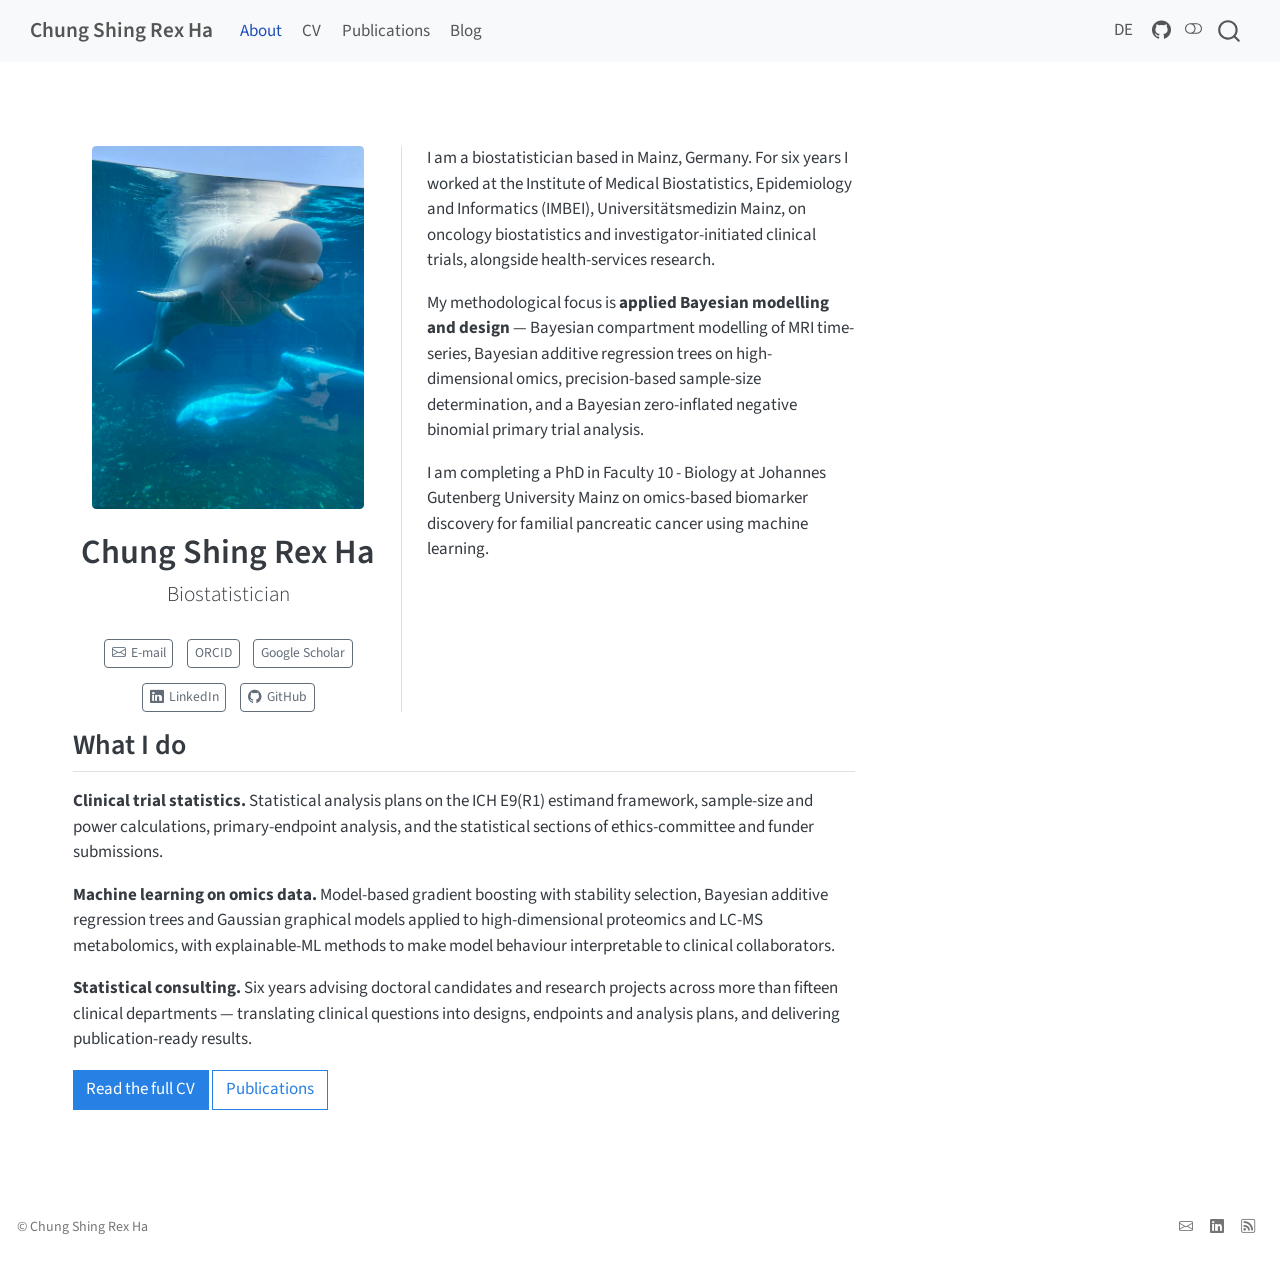
==== commit d9ed5c41: "Built site for gh-pages" ====
--- a/index.html
+++ b/index.html
@@ -43,9 +43,9 @@
 <link href="site_libs/quarto-html/quarto-syntax-highlighting-15634bcf2e68342d4ad2dfa704d543f6.css" rel="stylesheet" class="quarto-color-scheme-extra" id="quarto-text-highlighting-styles">
 <script src="site_libs/bootstrap/bootstrap.min.js"></script>
 <link href="site_libs/bootstrap/bootstrap-icons.css" rel="stylesheet">
-<link href="site_libs/bootstrap/bootstrap-5fd4a02582ea6af4703f84bc57fa9173.min.css" rel="stylesheet" append-hash="true" class="quarto-color-scheme" id="quarto-bootstrap" data-mode="light">
-<link href="site_libs/bootstrap/bootstrap-dark-bcd67fd93eebe3d839e0a494eaf2281a.min.css" rel="stylesheet" append-hash="true" class="quarto-color-scheme quarto-color-alternate" id="quarto-bootstrap" data-mode="dark">
-<link href="site_libs/bootstrap/bootstrap-5fd4a02582ea6af4703f84bc57fa9173.min.css" rel="stylesheet" append-hash="true" class="quarto-color-scheme-extra" id="quarto-bootstrap" data-mode="light">
+<link href="site_libs/bootstrap/bootstrap-3d037c236017750044aef6858f96cae8.min.css" rel="stylesheet" append-hash="true" class="quarto-color-scheme" id="quarto-bootstrap" data-mode="light">
+<link href="site_libs/bootstrap/bootstrap-dark-a448013908a4604e783d748f12b5f35d.min.css" rel="stylesheet" append-hash="true" class="quarto-color-scheme quarto-color-alternate" id="quarto-bootstrap" data-mode="dark">
+<link href="site_libs/bootstrap/bootstrap-3d037c236017750044aef6858f96cae8.min.css" rel="stylesheet" append-hash="true" class="quarto-color-scheme-extra" id="quarto-bootstrap" data-mode="light">
 <script id="quarto-search-options" type="application/json">{
   "location": "navbar",
   "copy-button": false,
@@ -348,7 +348,7 @@
   <div class="about-contents"><div id="hero">
 <p>I am a biostatistician based in Mainz, Germany. For six years I worked at the Institute of Medical Biostatistics, Epidemiology and Informatics (IMBEI), Universitätsmedizin Mainz, on oncology biostatistics and investigator-initiated clinical trials, alongside health-services research.</p>
 <p>My methodological focus is <strong>applied Bayesian modelling and design</strong> — Bayesian compartment modelling of MRI time-series, Bayesian additive regression trees on high-dimensional omics, precision-based sample-size determination, and a Bayesian zero-inflated negative binomial primary trial analysis.</p>
-<p>I am completing a PhD in the Faculty of Biology at Johannes Gutenberg University Mainz on omics-based biomarker discovery for familial pancreatic cancer using machine learning.</p>
+<p>I am completing a PhD in Faculty 10 - Biology at Johannes Gutenberg University Mainz on omics-based biomarker discovery for familial pancreatic cancer using machine learning.</p>
 </div></div>
 </div>
 
@@ -356,7 +356,7 @@
 <h2 data-anchor-id="what-i-do">What I do</h2>
 <p><strong>Clinical trial statistics.</strong> Statistical analysis plans on the ICH E9(R1) estimand framework, sample-size and power calculations, primary-endpoint analysis, and the statistical sections of ethics-committee and funder submissions.</p>
 <p><strong>Machine learning on omics data.</strong> Model-based gradient boosting with stability selection, Bayesian additive regression trees and Gaussian graphical models applied to high-dimensional proteomics and LC-MS metabolomics, with explainable-ML methods to make model behaviour interpretable to clinical collaborators.</p>
-<p><strong>Statistical consulting.</strong> Six years advising doctoral candidates and research groups across more than fifteen clinical departments — translating clinical questions into designs, endpoints and analysis plans, and delivering publication-ready results.</p>
+<p><strong>Statistical consulting.</strong> Six years advising doctoral candidates and research projects across more than fifteen clinical departments — translating clinical questions into designs, endpoints and analysis plans, and delivering publication-ready results.</p>
 <p><a href="./cv.html" class="btn btn-primary">Read the full CV</a> <a href="./publications.html" class="btn btn-outline-primary">Publications</a></p>
 
 
